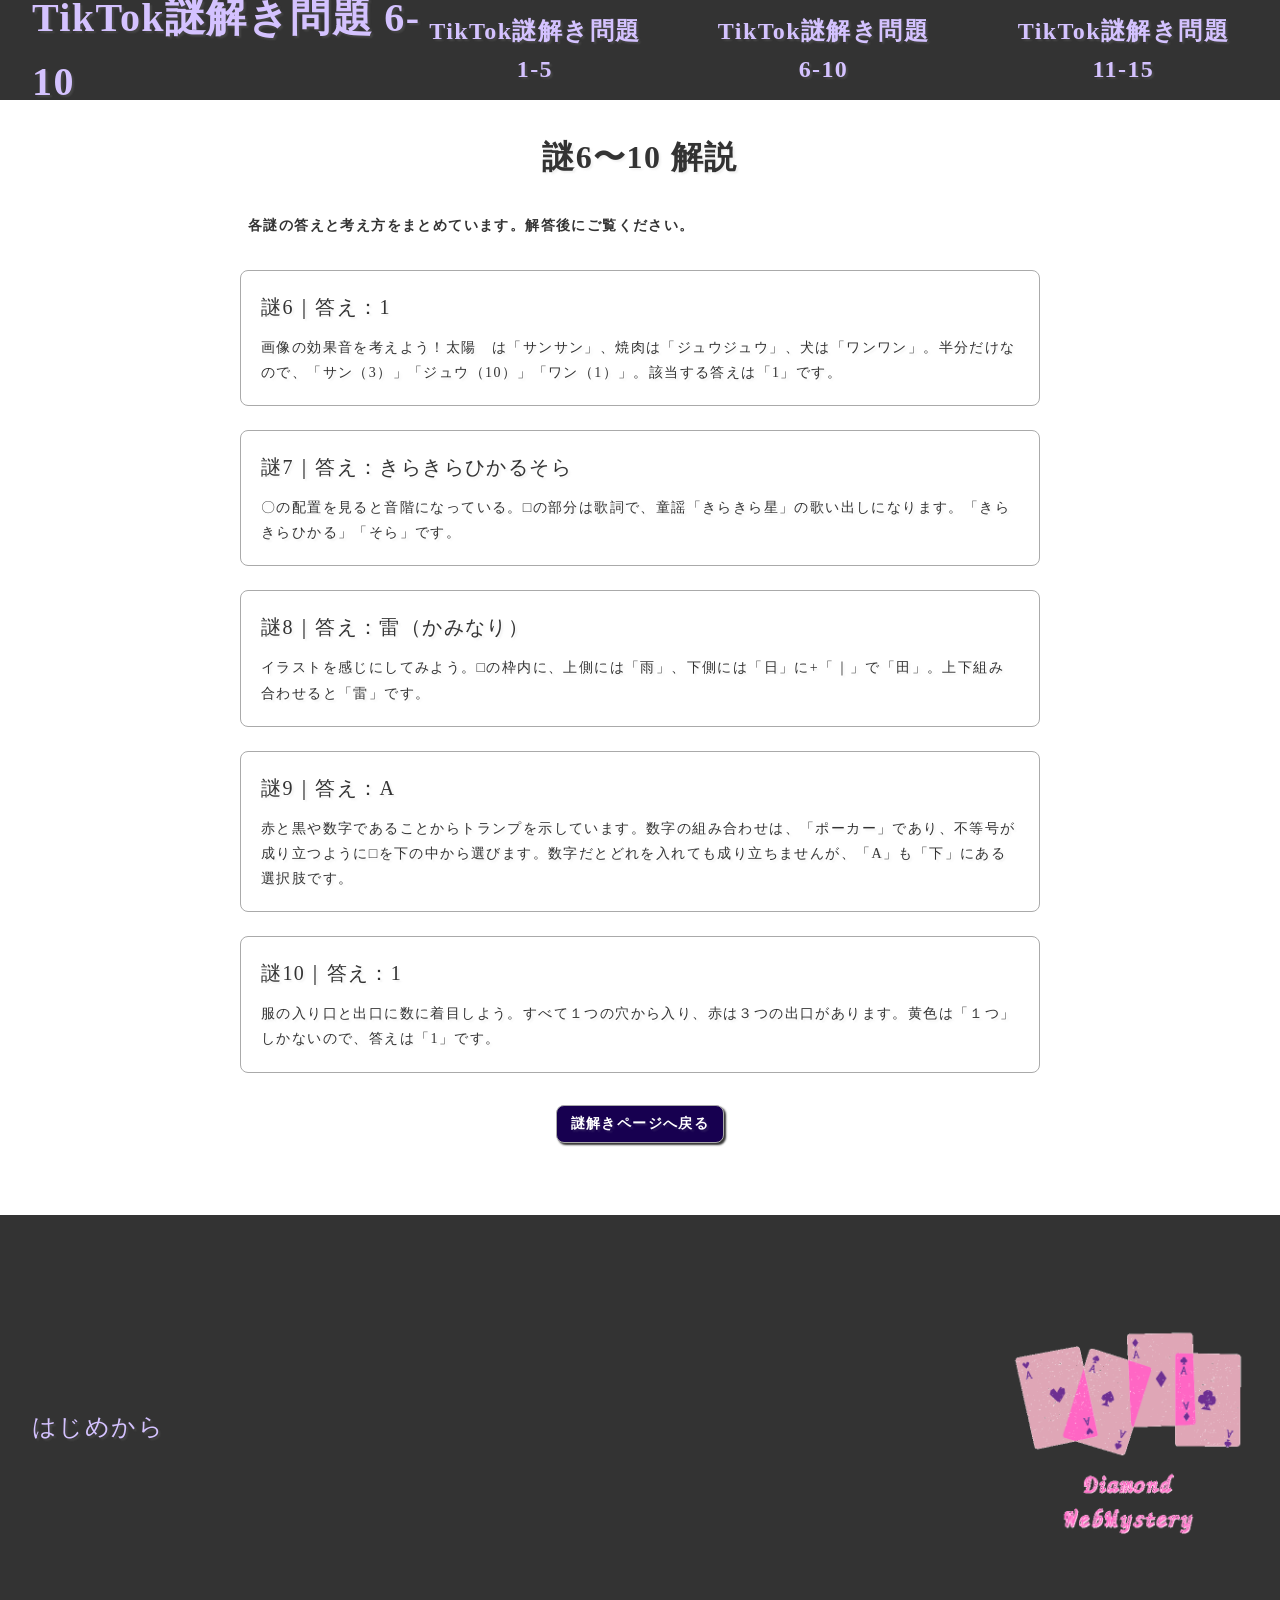
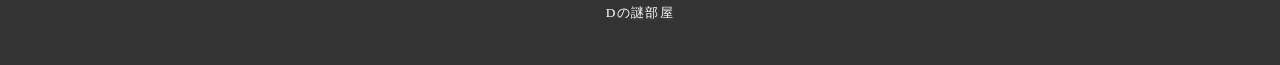
==== explanation.html @ e003486e "回答・解説追加" ====
<!doctype html>
<html lang="ja">
  <head>
    <meta charset="UTF-8" />
    <meta name="viewport" content="width=device-width, initial-scale=1.0" />
    <title>解説 | TikTok謎解き問題 6-10</title>
    <meta name="description" content="TikTok謎解き問題6-10の解説ページです。" />
    <link rel="icon" href="favicon.ico" type="image/ico" />
    <link rel="stylesheet" href="css/reset.css" />
    <link rel="stylesheet" href="css/style.css" />
  </head>
  <body>
    <header class="l_header js_header">
      <h1 class="l_header_logo"><a class="l_header_link" href="index.html">TikTok謎解き問題 6-10</a></h1>
      <nav class="l_header-nav js_nav">
        <ul class="l_header-nav_list">
          <li class="l_header-nav_item"><a href="https://liff.line.me/2011066044-aC6gMP3A" class="l_header-nav_link">TikTok謎解き問題 1-5</a></li>
          <li class="l_header-nav_item"><a href="https://liff.line.me/2011066044-5TOjxXbK" class="l_header-nav_link">TikTok謎解き問題 6-10</a></li>
          <li class="l_header-nav_item"><a href="https://liff.line.me/2011066044-aiW4ms3m" class="l_header-nav_link">TikTok謎解き問題 11-15</a></li>
        </ul>
      </nav>
      <button class="m_hamburger js_hamburger" aria-label="メニューを開く" onclick="this.classList.toggle('is-active'); document.querySelector('.js_nav').classList.toggle('is-active')">
        <span class="m_hamburger-bar"></span><span class="m_hamburger-bar"></span><span class="m_hamburger-bar"></span>
      </button>
    </header>
    <main class="explanation-page l_container-sm">
      <h1 class="m_section_title">謎6〜10 解説</h1>
      <p class="m_question_p">各謎の答えと考え方をまとめています。解答後にご覧ください。</p>
      <section class="explanation-item">
        <h2>謎6｜答え：1</h2>
        <p>画像の効果音を考えよう！太陽　は「サンサン」、焼肉は「ジュウジュウ」、犬は「ワンワン」。半分だけなので、「サン（3）」「ジュウ（10）」「ワン（1）」。該当する答えは「1」です。</p>
      </section>
      <section class="explanation-item">
        <h2>謎7｜答え：きらきらひかるそら</h2>
        <p>〇の配置を見ると音階になっている。□の部分は歌詞で、童謡「きらきら星」の歌い出しになります。「きらきらひかる」「そら」です。</p>
      </section>
      <section class="explanation-item">
        <h2>謎8｜答え：雷（かみなり）</h2>
        <p>イラストを感じにしてみよう。□の枠内に、上側には「雨」、下側には「日」に+「｜」で「田」。上下組み合わせると「雷」です。</p>
      </section>
      <section class="explanation-item">
        <h2>謎9｜答え：A</h2>
        <p>赤と黒や数字であることからトランプを示しています。数字の組み合わせは、「ポーカー」であり、不等号が成り立つように□を下の中から選びます。数字だとどれを入れても成り立ちませんが、「A」も「下」にある選択肢です。</p>
      </section>
      <section class="explanation-item">
        <h2>謎10｜答え：1</h2>
        <p>服の入り口と出口に数に着目しよう。すべて１つの穴から入り、赤は３つの出口があります。黄色は「１つ」しかないので、答えは「1」です。</p>
      </section>
      <p class="explanation-actions">
        <a class="m_btn m_end-link" href="index.html">謎解きページへ戻る</a>
      </p>
    </main>
    <footer class="l_footer">
      <div class="l_footer_box">
        <nav class="l_footer-nav"><ul class="l_footer-nav_list"><li class="l_footer-nav_item"><a href="index.html" class="l_footer-nav_link">はじめから</a></li></ul></nav>
        <div class="l_footer_logo"><a href="index.html" class="l_footer_link"><img src="img/logo.png" alt="" class="l_footer_link-img" width="500" height="500" /></a></div>
      </div>
      <p class="l_footer-copyright"><small class="l_footer-copyright_txt">Dの謎部屋</small></p>
    </footer>
  </body>
</html>
---- css/style.css ----
@charset "UTF-8";

@font-face {
  font-family: "Digital-7";
  src: url("../fonts/digital-7/digital-7.ttf") format("truetype");
  font-family: "onryou";
  src: url("../fonts/onryou/onryou.TTF") format("truetype");
}

/* ---------- 変数 ---------- */
:root {
  /* 色管理用の変数 */
  --black-color: #333;
  --white-color: #fff;
  --gray-color: #aaa;
  --gray-color02: #fafafa;
  --gray-color03: #aaaaaa7e;
  --primary-color: #d4c2ff;
  --accent-color: #170050;
}

:root {
  /* コンテンツ幅管理用の変数 */
  --content-width-sm: 800px;
  --content-width: 960px;
  --content-width-lg: 1088px;
}

:root {
  /* z-index管理用の変数 */
  --z-index-back: -1;
  --z-index-default: 1;
  --z-index-header: 1000;
  --z-index-modal: 7000;
  --z-index-maku: 8000;
  --z-index-menu: 9999;
}

/* ---------- 要素 ---------- */
html {
  scroll-behavior: smooth; /* スクロールをスムーズにする */
}

body {
  color: var(--black-color);
  font-size: 14px;
  /* font-family: "Noto Sans JP", sans-serif; */
  font-family: "Cinzel", serif;
  line-height: 1.6;
  letter-spacing: 0.1em;
  text-shadow: 2px 2px 2px rgba(170, 170, 170, 0.16);
}

/* ---------- layout ---------- */
.l_container-sm,
.l_container,
.l_container-lg {
  width: 100%;
  padding: 0 16px;
  margin: 0 auto;
}

@media screen and (min-width: 768px) {
  .l_container-sm,
  .l_container,
  .l_container-lg {
    padding: 0 80px;
  }
}

.l_container-sm {
  max-width: calc(var(--content-width-sm) + 32px);
}

.l_container {
  max-width: calc(var(--content-width) + 32px);
}

.l_container-lg {
  max-width: calc(var(--content-width-lg) + 32px);
}

.l_contents {
  padding: 80px 0;
}

.l_section {
  text-align: center;
  min-height: 75vh;
}

.l_img-box {
  height: 50vh;
}

#sectionCheck,
#section0,
#section1,
#section2,
#section3,
#section4,
#section5 {
  background: url("../img/back.png") no-repeat center center;
  background-size: cover;
  min-height: 90vh;
}
#goodEnd {
  background: url("../img/back.png") no-repeat center center;
  background-size: cover;
  min-height: 90vh;
}
#badEnd {
  background: url("../img/back.png") no-repeat center center;
  background-size: cover;
  min-height: 90vh;
}

.l_annke {
  margin: 80px auto 0;
  text-align: center;
  padding: 40px;
}

/*ヘッダー*/
.l_header {
  padding: 0 16px;
  display: flex;
  justify-content: space-between;
  align-items: center;
  height: 48px;
  width: 100%;
  background: var(--black-color);
  position: sticky;
  top: 0;
  z-index: var(--z-index-header);
  transition: transform 0.3s ease-in-out; /* スムーズな動き */
}

@media screen and (min-width: 1080px) {
  .l_header {
    height: 100px;
    padding: 0 32px;
  }
}

.l_header_logo {
  height: 100%;
}

.l_header_link {
  display: flex;
  align-items: center;
  justify-content: center;
  height: 100%;
  font-size: 24px;
  font-weight: bold;
  color: var(--primary-color);
  /* background: linear-gradient(90deg, var(--primary-color), var(--black-color));
  -webkit-background-clip: text;
  -webkit-text-fill-color: transparent; */
}

@media screen and (min-width: 1080px) {
  .l_header_link {
    font-size: 40px;
  }
}

.l_header_contents {
  display: flex;
  align-items: center;
  gap: 8px;
  height: 100%;
}

@media screen and (min-width: 1080px) {
  .l_header_contents {
    gap: 32px;
  }
}

.l_header-nav {
  position: fixed;
  top: 0;
  left: 0;
  right: 0;
  bottom: 0;
}

@media screen and (min-width: 1080px) {
  .l_header-nav {
    position: static;
    background: transparent;
    opacity: 1;
    pointer-events: inherit;
    height: 100%;
    display: flex;
    align-items: center;
  }
}

.l_header-nav_list {
  position: absolute;
  top: 50%;
  left: 50%;
  transform: translate(-50%, -50%);
  color: var(--white-color);
  font-weight: bold;
  font-size: 24px;
}

@media screen and (min-width: 1080px) {
  .l_header-nav_list {
    position: static;
    transform: none;
    display: flex;
    align-items: center;
    justify-content: center;
    gap: 56px;
    height: 100%;
    color: var(--primary-color);
  }
}

.l_header-nav_item {
  text-align: center;
  margin-top: 80px;
}

@media screen and (min-width: 1080px) {
  .l_header-nav_item {
    margin-top: 0;
    height: 100%;
  }
}

@media screen and (min-width: 1080px) {
  .l_header-nav_link {
    height: 100%;
    display: flex;
    align-items: center;
    position: relative;
  }

  .l_header-nav_link::after {
    content: "";
    position: absolute;
    left: 0;
    bottom: 0; /* 文字のすぐ下 */
    width: 100%;
    height: 4px;
    background: var(--accent-color);
    transform: scaleX(0); /* 横方向に縮小 */
    transform-origin: right; /* 右から左へ動く */
    transition: transform 0.2s ease;
  }
}

.l_header-nav_link:hover {
  color: var(--accent-color);
}

.l_header-nav_link:hover::after {
  transform: scaleX(1); /* 通常サイズに戻す＝表示される */
  transform-origin: left; /* 左から広がる（逆方向） */
}

/*footer*/
.l_footer {
  height: 100%;
  width: 100%;
  padding: 40px 0;
  background-color: var(--black-color);
}

@media screen and (min-width: 768px) {
  .l_footer_box {
    display: flex;
    justify-content: space-between;
    align-items: center;
    padding: 40px 16px;
  }
}

@media screen and (min-width: 1080px) {
  .l_footer_box {
    padding: 40px 32px;
  }
}

.l_footer-nav_list {
  display: flex;
  align-items: center;
  justify-content: center;
  gap: 20px;
  color: var(--primary-color);
}

@media screen and (min-width: 768px) {
  .l_footer-nav_list {
    font-size: 18px;
    gap: 80px;
  }
}

@media screen and (min-width: 1080px) {
  .l_footer-nav_list {
    font-size: 24px;
  }
}

.l_footer-nav_link {
  transition: all 0.3s ease;
}

.l_footer-nav_link:hover {
  color: var(--accent-color);
}

.l_footer_logo {
  height: 88px;
  margin-top: 24px;
}

@media screen and (min-width: 768px) {
  .l_footer_logo {
    height: 160px;
  }
}

@media screen and (min-width: 1080px) {
  .l_footer_logo {
    height: 240px;
  }
}

.l_footer_link-img {
  height: 100%;
  object-fit: contain;
}

.l_footer-copyright {
  text-align: center;
  font-size: 8px;
  color: var(--white-color);
}

@media screen and (min-width: 1080px) {
  .l_footer-copyright {
    font-size: 16px;
  }
}

/*---------------モジュール---------------*/
/*ハンバーガーメニューボタン*/
.m_hamburger {
  position: relative;
  width: 32px;
  height: 24px;
  background-color: #00000000;
}

@media screen and (min-width: 1080px) {
  .m_hamburger {
    display: none;
  }
}

.m_hamburger-bar {
  position: absolute;
  display: block;
  width: 100%;
  height: 2px; /*棒の太さ*/
  background: var(--black-color);
  transition: 0.3s;
}

.m_hamburger-bar:nth-child(1) {
  top: 0;
}

.m_hamburger-bar:nth-child(2) {
  top: 50%;
  transform: translateY(-50%);
}

.m_hamburger-bar:nth-child(3) {
  top: 100%;
  transform: translateY(-100%);
}


.m_img {
  height: 100%;
  object-fit: contain;
}

.m_section_title {
  font-weight: bold;
  text-align: center;
  font-size: 32px;
}

.m_question_p {
  padding: 8px;
  font-weight: bold;
  text-shadow:
    2px 0px 5px var(--white-color),
    -2px 0px 5px var(--white-color),
    0px 2px 5px var(--white-color),
    0px -2px 5px var(--white-color),
    2px 2px 5px var(--white-color),
    -2px 2px 5px var(--white-color),
    2px -2px 5px var(--white-color),
    -2px -2px 5px var(--white-color);
  margin-top: 16px;
}

.m_answer {
  padding: 0.5em;
  width: 200px;
  border: solid 1px var(--gray-color);
  border-radius: 8px;
  background-color: var(--primary-color);
  font-size: 14px;
}

.m_answer.is-disable {
  cursor: not-allowed;
  pointer-events: none;
}

.m_btn {
  padding: 0.5em 1em;
  margin-top: 1em;
  border: solid 1px var(--gray-color);
  border-radius: 8px;
  background-color: var(--accent-color);
  box-shadow: 2px 2px 2px var(--black-color);
  color: var(--white-color);
  font-size: 14px;
  font-weight: bold;
}

.m_btn:active {
  box-shadow: none;
  transform: translate(2px, 2px);
}

.m_btn.is-disable {
  background-color: var(--gray-color);
  color: var(--gray-color02);
  cursor: not-allowed;
  pointer-events: none;
  box-shadow: none;
}

.m_annke {
  font-size: 24px;
  color: blue;
  border-bottom: solid 1px;
  background-color: var(--primary-color);
}

.m_end-link {
  display: inline-block;
  margin: 8px;
  text-decoration: none;
}

.m_p-w {
  color: var(--white-color);
}

/* ---------- Start ---------- */
.start {
  position: fixed;
  top: 0;
  left: 0;
  width: 100%;
  height: 100%;
  z-index: 9999;
  display: flex;
  flex-direction: column;
  justify-content: center;
  align-items: center;
  text-align: center;
  color: var(--white-color);
}
.start.is-disable {
  display: none;
}

/* 初期状態の真っ黒な背景 */
#intro-overlay {
  position: fixed;
  top: 0;
  left: 0;
  width: 100%;
  height: 100%;
  background: var(--black-color);
  z-index: var(--z-index-maku);
  display: flex;
  justify-content: center;
  align-items: center;
}

#fadeout-overlay {
  position: fixed;
  top: 0;
  left: 0;
  width: 100vw;
  height: 100vh;
  background: var(--white-color);
  opacity: 0;
  pointer-events: none;
  z-index: 9999;
  transition: opacity 3s ease;
}

#fadein-overlay.is-active {
  position: fixed;
  top: 0;
  left: 0;
  width: 100vw;
  height: 100vh;
  background: var(--white-color);
  z-index: 9999;
  animation: fadeinEffect 2s ease-out forwards;
}

@keyframes fadeinEffect {
  0% {
    opacity: 1;
  }
  20% {
    opacity: 1;
  }
  70% {
    opacity: 0.5;
  }
  100% {
    opacity: 0;
    display: none;
    pointer-events: none;
  }
}

/* ---------- top ---------- */

/* モーダル */
.l_modal {
  position: fixed;
  top: 0;
  left: 0;
  width: 100%;
  height: 100%;
  background: var(--gray-color03);
  display: flex;
  justify-content: center;
  align-items: center;
  z-index: var(--z-index-modal);
}

.l_modal.is-disable {
  display: none;
}

.l_modal_content {
  background: var(--white-color);
  padding: 2em;
  border-radius: 10px;
  width: 60%;
  min-width: 90%;
  text-align: center;
  position: relative;
}

.m_close-btn {
  position: absolute;
  top: 0.3em;
  right: 0.7em;
  cursor: pointer;
  font-size: 1.2rem;
}

.m_shikaku {
  border: solid 2px;
  border-color: black;
}

.m_maru {
  border: solid 2px;
  border-radius: 50px;
  border-color: black;
}

.m_onryou_p {
  font-family: "onryou";
  text-shadow: none;
}

.m_red {
  color: red;
}

.m_blue {
  color: blue;
}



/* ---------- js ---------- */
.js_hidden {
  display: none;
}

.js_body.is-active {
  overflow: hidden; /* スクロールを無効化 */
}

.js_header.is-active {
  transform: translateY(-100%);
}

.js_nav {
  pointer-events: none;
  opacity: 0;
  transition: opacity 0.2s;
}

@media screen and (min-width: 1080px) {
  .js_nav {
    pointer-events: auto;
    opacity: 1;
  }
}

.js_nav.is-active {
  transform: translateX(0);
  pointer-events: inherit;
  opacity: 1;
  background:
    linear-gradient(rgba(51, 51, 51, 0.4), rgba(51, 51, 51, 0.4)),
    url(../img/dwm.jpg) 30% 35% / cover;
  text-shadow:
    2px 2px 4px var(--primary-color) /* 右下 */,
    -2px 2px 4px var(--primary-color) /* 左下 */,
    2px -2px 4px var(--primary-color) /* 右上 */,
    -2px -2px 4px var(--primary-color) /* 左上 */,
    0 2px 4px var(--primary-color) /* 下 */,
    0 -2px 4px var(--primary-color) /* 上 */,
    2px 0 4px var(--primary-color) /* 右 */,
    -2px 0 4px var(--primary-color) /* 左 */;
}

.js_hamburger.is-active .m_hamburger-bar:first-child {
  top: 50%;
  transform: rotate(45deg);
}

.js_hamburger.is-active .m_hamburger-bar:nth-child(2) {
  opacity: 0;
}

.js_hamburger.is-active .m_hamburger-bar:last-child {
  top: 50%;
  transform: rotate(-45deg);
}

.js_section {
  display: none;
}

.js_section.is-active {
  display: block;
}

/* ヒント */
.js_hint {
  display: none;
}
.js_hint.is-active {
  display: block;
  margin-left: auto;
  margin-right: auto;
}

.js_hint_p {
  margin-top: 0;
}

/* Explanation page */
.explanation-page {
  padding: 32px 16px 64px;
}

.explanation-page h1 {
  margin-bottom: 24px;
}

.explanation-item {
  margin: 24px 0;
  padding: 20px;
  border: 1px solid var(--gray-color);
  border-radius: 8px;
  background: var(--white-color);
}

.explanation-item h2 {
  margin-bottom: 12px;
  font-size: 1.25rem;
}

.explanation-item p {
  margin-top: 8px;
  line-height: 1.8;
}

.explanation-actions {
  text-align: center;
}

.explanation-actions .m_btn {
  margin: 8px;
}
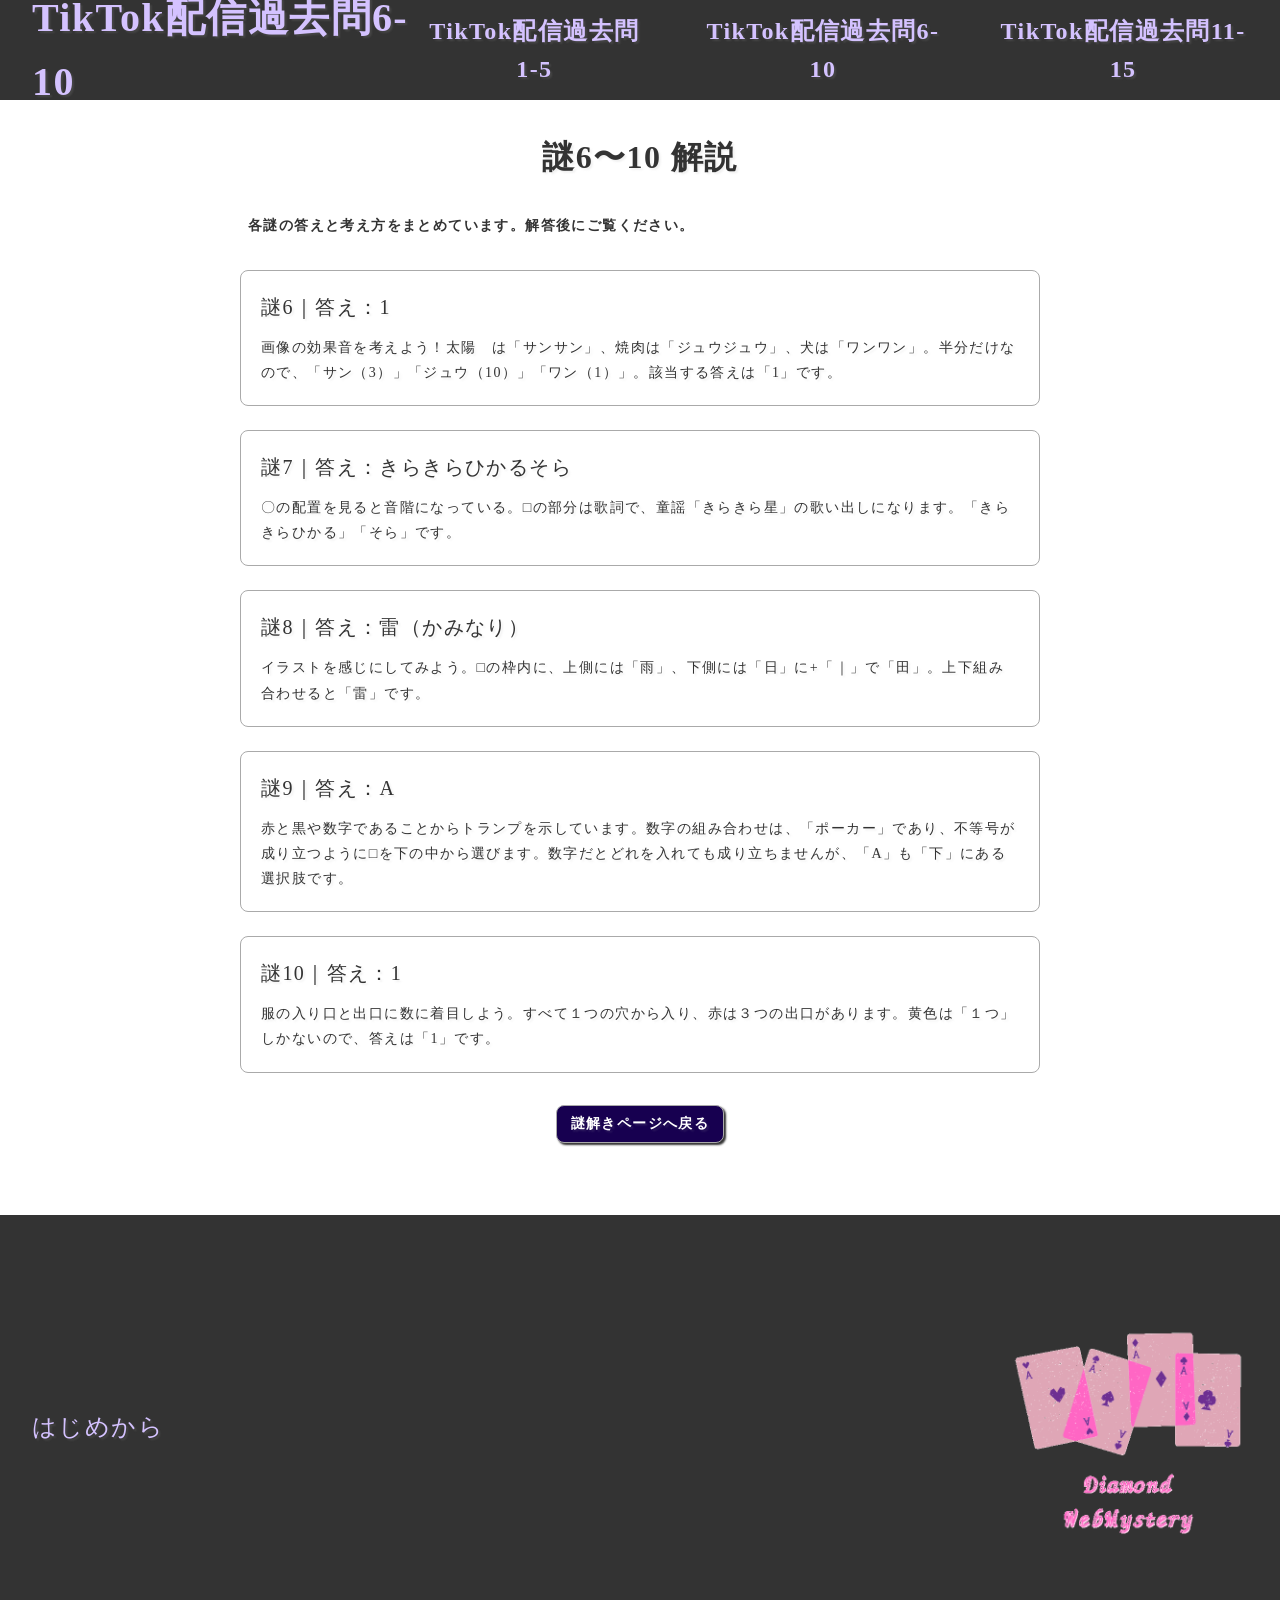
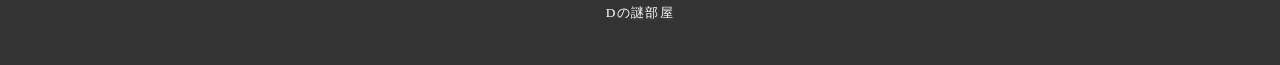
==== commit f63bbe9f: "回答・解説追加_2" ====
--- a/explanation.html
+++ b/explanation.html
@@ -3,7 +3,7 @@
   <head>
     <meta charset="UTF-8" />
     <meta name="viewport" content="width=device-width, initial-scale=1.0" />
-    <title>解説 | TikTok謎解き問題 6-10</title>
+    <title>解説 | TikTok配信過去問6-10</title>
     <meta name="description" content="TikTok謎解き問題6-10の解説ページです。" />
     <link rel="icon" href="favicon.ico" type="image/ico" />
     <link rel="stylesheet" href="css/reset.css" />
@@ -11,12 +11,12 @@
   </head>
   <body>
     <header class="l_header js_header">
-      <h1 class="l_header_logo"><a class="l_header_link" href="index.html">TikTok謎解き問題 6-10</a></h1>
+      <h1 class="l_header_logo"><a class="l_header_link" href="index.html">TikTok配信過去問6-10</a></h1>
       <nav class="l_header-nav js_nav">
         <ul class="l_header-nav_list">
-          <li class="l_header-nav_item"><a href="https://liff.line.me/2011066044-aC6gMP3A" class="l_header-nav_link">TikTok謎解き問題 1-5</a></li>
-          <li class="l_header-nav_item"><a href="https://liff.line.me/2011066044-5TOjxXbK" class="l_header-nav_link">TikTok謎解き問題 6-10</a></li>
-          <li class="l_header-nav_item"><a href="https://liff.line.me/2011066044-aiW4ms3m" class="l_header-nav_link">TikTok謎解き問題 11-15</a></li>
+          <li class="l_header-nav_item"><a href="https://liff.line.me/2011066044-aC6gMP3A" class="l_header-nav_link">TikTok配信過去問1-5</a></li>
+          <li class="l_header-nav_item"><a href="https://liff.line.me/2011066044-5TOjxXbK" class="l_header-nav_link">TikTok配信過去問6-10</a></li>
+          <li class="l_header-nav_item"><a href="https://liff.line.me/2011066044-aiW4ms3m" class="l_header-nav_link">TikTok配信過去問11-15</a></li>
         </ul>
       </nav>
       <button class="m_hamburger js_hamburger" aria-label="メニューを開く" onclick="this.classList.toggle('is-active'); document.querySelector('.js_nav').classList.toggle('is-active')">
